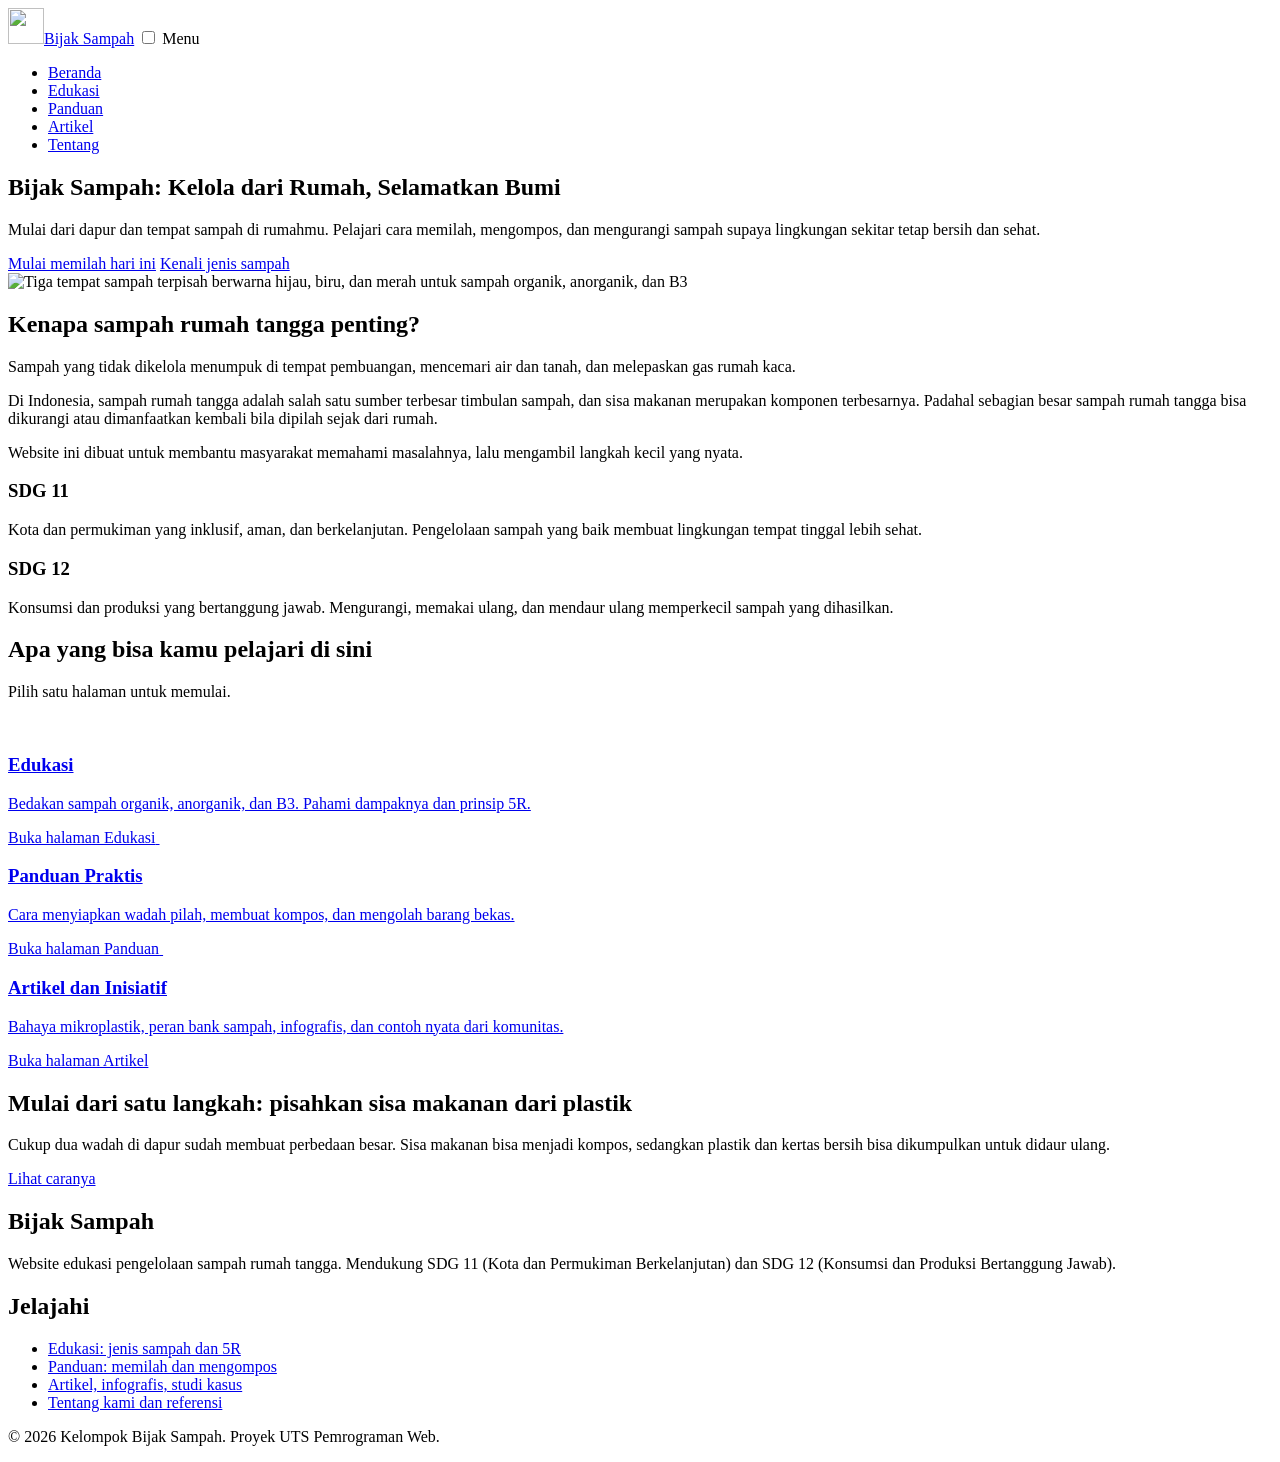
==== index.html @ 03aac610 "commit commit first" ====
<!DOCTYPE html>
<html lang="id">
<head>
  <meta charset="UTF-8">
  <meta name="viewport" content="width=device-width, initial-scale=1.0">
  <meta name="description" content="Bijak Sampah: belajar mengelola sampah rumah tangga dari rumah.">
  <title>Beranda | Bijak Sampah</title>
  <link rel="icon" href="images/logo.svg" type="image/svg+xml">
  <link rel="stylesheet" href="css/style.css">
</head>
<body>
  <header class="header-situs">
    <div class="wadah">
      <nav class="bar-nav" aria-label="Navigasi utama">
        <a class="merek" href="index.html"><img src="images/logo.svg" alt="" width="36" height="36">Bijak Sampah</a>
        <input type="checkbox" id="cek-menu" class="cek-menu" aria-label="Buka atau tutup menu">
        <label for="cek-menu" class="tombol-menu">Menu</label>
        <ul class="menu">
        <li><a href="index.html" aria-current="page">Beranda</a></li>
        <li><a href="edukasi.html">Edukasi</a></li>
        <li><a href="panduan.html">Panduan</a></li>
        <li><a href="artikel.html">Artikel</a></li>
        <li><a href="tentang.html">Tentang</a></li>
        </ul>
      </nav>
    </div>
  </header>

  <main>

    <section class="hero">
      <div class="wadah grid-2">
        <div>
          <h1>Bijak Sampah: Kelola dari Rumah, Selamatkan Bumi</h1>
          <p>Mulai dari dapur dan tempat sampah di rumahmu. Pelajari cara memilah, mengompos, dan mengurangi sampah supaya lingkungan sekitar tetap bersih dan sehat.</p>
          <div class="aksi">
            <a class="tombol tombol-utama" href="panduan.html">Mulai memilah hari ini</a>
            <a class="tombol tombol-garis" href="edukasi.html">Kenali jenis sampah</a>
          </div>
        </div>
        <img src="images/hero.svg" alt="Tiga tempat sampah terpisah berwarna hijau, biru, dan merah untuk sampah organik, anorganik, dan B3" width="640" height="420">
      </div>
    </section>

    <section id="isu">
      <div class="wadah">
        <div class="judul-seksi">
          <h2>Kenapa sampah rumah tangga penting?</h2>
          <p>Sampah yang tidak dikelola menumpuk di tempat pembuangan, mencemari air dan tanah, dan melepaskan gas rumah kaca.</p>
        </div>
        <div class="grid-2">
          <div>
            <p>Di Indonesia, sampah rumah tangga adalah salah satu sumber terbesar timbulan sampah, dan sisa makanan merupakan komponen terbesarnya. Padahal sebagian besar sampah rumah tangga bisa dikurangi atau dimanfaatkan kembali bila dipilah sejak dari rumah.</p>
            <p>Website ini dibuat untuk membantu masyarakat memahami masalahnya, lalu mengambil langkah kecil yang nyata.</p>
          </div>
          <div class="grid">
            <div class="kartu">
              <h3>SDG 11</h3>
              <p>Kota dan permukiman yang inklusif, aman, dan berkelanjutan. Pengelolaan sampah yang baik membuat lingkungan tempat tinggal lebih sehat.</p>
            </div>
            <div class="kartu">
              <h3>SDG 12</h3>
              <p>Konsumsi dan produksi yang bertanggung jawab. Mengurangi, memakai ulang, dan mendaur ulang memperkecil sampah yang dihasilkan.</p>
            </div>
          </div>
        </div>
      </div>
    </section>

    <section class="latar-putih">
      <div class="wadah">
        <div class="judul-seksi">
          <h2>Apa yang bisa kamu pelajari di sini</h2>
          <p>Pilih satu halaman untuk memulai.</p>
        </div>
        <div class="grid">
          <a class="kartu kartu-tautan" href="edukasi.html">
            <img class="ikon" src="images/icon-organik.svg" alt="">
            <h3>Edukasi</h3>
            <p>Bedakan sampah organik, anorganik, dan B3. Pahami dampaknya dan prinsip 5R.</p>
            <span class="lanjut">Buka halaman Edukasi</span>
          </a>
          <a class="kartu kartu-tautan" href="panduan.html">
            <img class="ikon" src="images/icon-anorganik.svg" alt="">
            <h3>Panduan Praktis</h3>
            <p>Cara menyiapkan wadah pilah, membuat kompos, dan mengolah barang bekas.</p>
            <span class="lanjut">Buka halaman Panduan</span>
          </a>
          <a class="kartu kartu-tautan" href="artikel.html">
            <img class="ikon" src="images/icon-b3.svg" alt="">
            <h3>Artikel dan Inisiatif</h3>
            <p>Bahaya mikroplastik, peran bank sampah, infografis, dan contoh nyata dari komunitas.</p>
            <span class="lanjut">Buka halaman Artikel</span>
          </a>
        </div>
      </div>
    </section>

    <section class="latar-hijau">
      <div class="wadah">
        <h2>Mulai dari satu langkah: pisahkan sisa makanan dari plastik</h2>
        <p>Cukup dua wadah di dapur sudah membuat perbedaan besar. Sisa makanan bisa menjadi kompos, sedangkan plastik dan kertas bersih bisa dikumpulkan untuk didaur ulang.</p>
        <div class="aksi"><a class="tombol tombol-utama" href="panduan.html#pemilahan">Lihat caranya</a></div>
      </div>
    </section>

  </main>

  <footer class="footer-situs">
    <div class="wadah">
      <div class="grid">
        <div>
          <h2>Bijak Sampah</h2>
          <p>Website edukasi pengelolaan sampah rumah tangga. Mendukung SDG 11 (Kota dan Permukiman Berkelanjutan) dan SDG 12 (Konsumsi dan Produksi Bertanggung Jawab).</p>
        </div>
        <div>
          <h2>Jelajahi</h2>
          <ul>
            <li><a href="edukasi.html">Edukasi: jenis sampah dan 5R</a></li>
            <li><a href="panduan.html">Panduan: memilah dan mengompos</a></li>
            <li><a href="artikel.html">Artikel, infografis, studi kasus</a></li>
            <li><a href="tentang.html">Tentang kami dan referensi</a></li>
          </ul>
        </div>
      </div>
      <p class="hak-cipta">&copy; 2026 Kelompok Bijak Sampah. Proyek UTS Pemrograman Web.</p>
    </div>
  </footer>
</body>
</html>
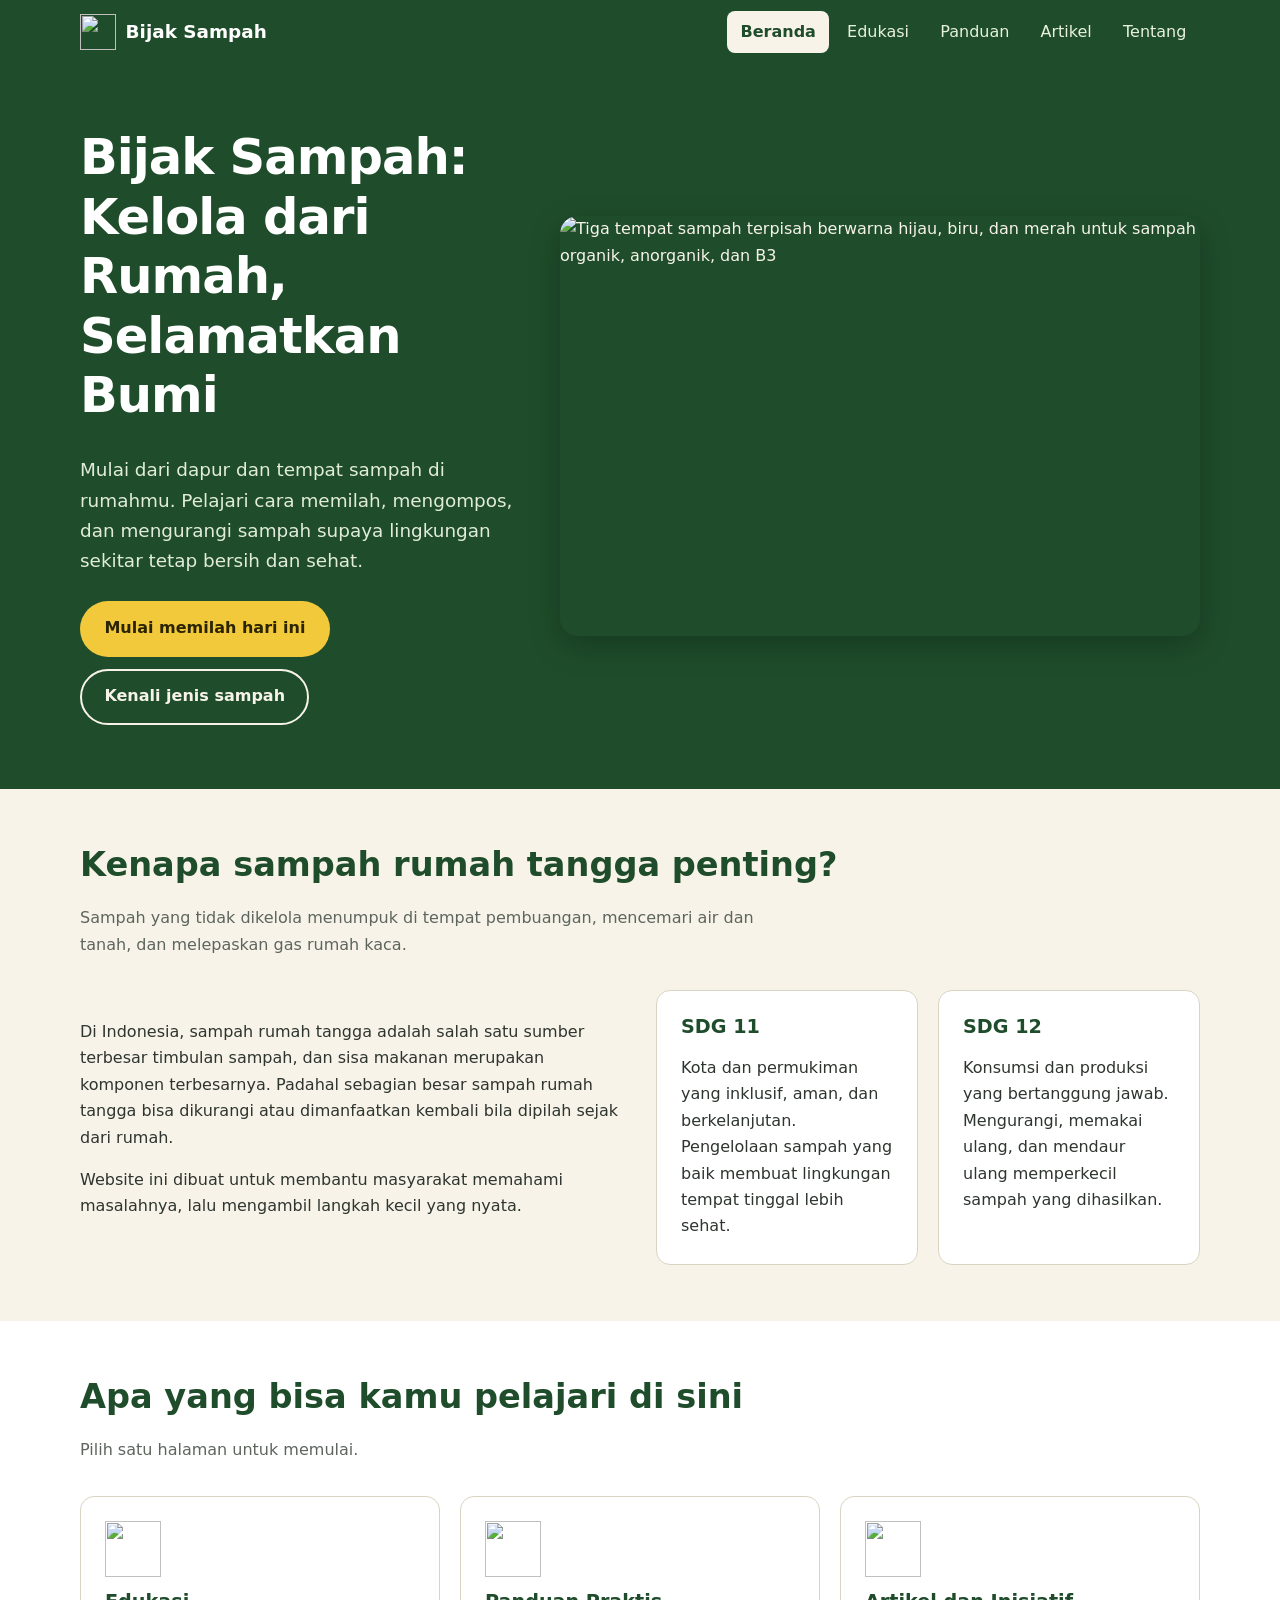
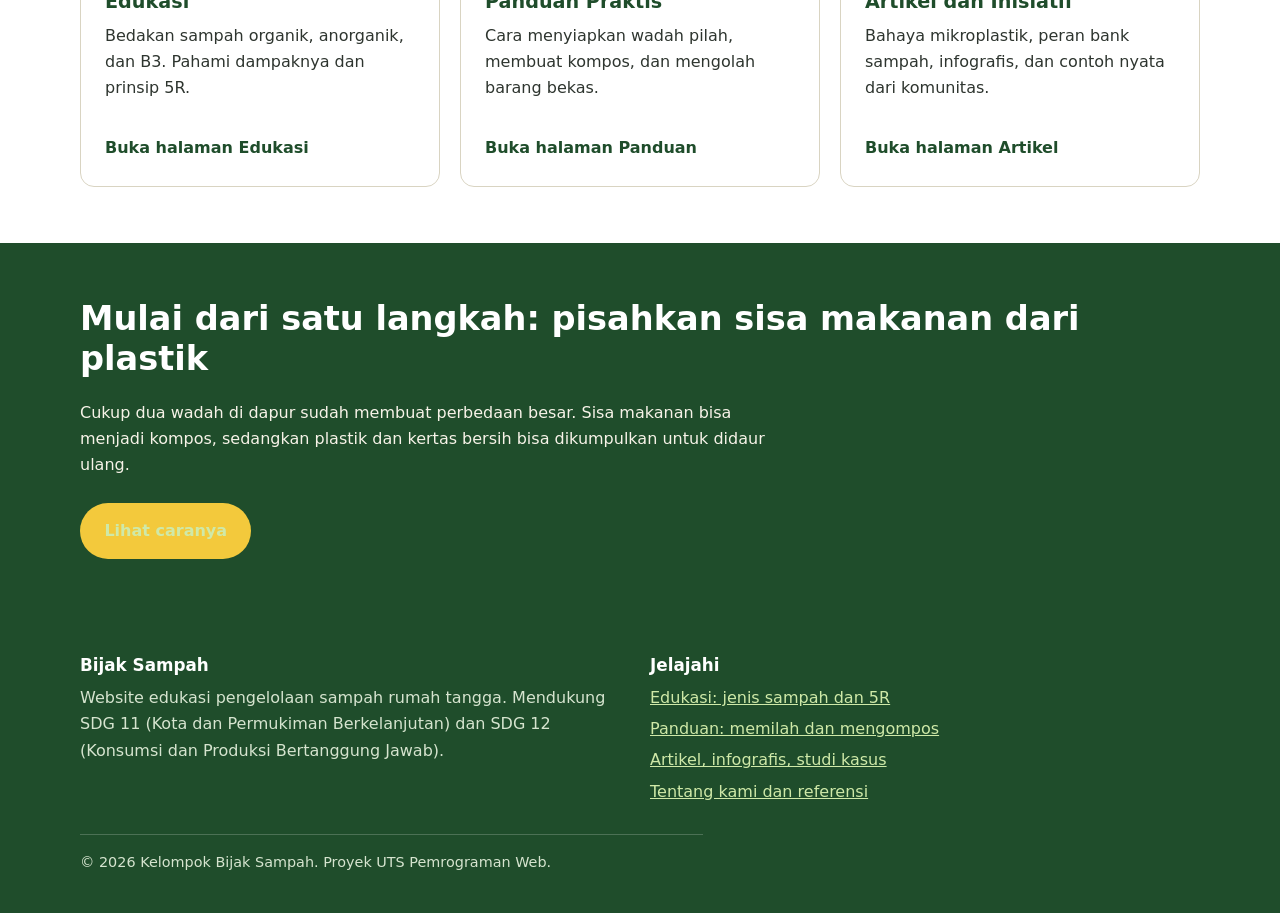
==== commit 2052391a: "Update stylesheet link in index.html lehgooo" ====
--- a/index.html
+++ b/index.html
@@ -6,7 +6,7 @@
   <meta name="description" content="Bijak Sampah: belajar mengelola sampah rumah tangga dari rumah.">
   <title>Beranda | Bijak Sampah</title>
   <link rel="icon" href="images/logo.svg" type="image/svg+xml">
-  <link rel="stylesheet" href="css/style.css">
+  <link rel="stylesheet" href="style.css">
 </head>
 <body>
   <header class="header-situs">
--- a/style.css
+++ b/style.css
@@ -0,0 +1,212 @@
+/* =========================================================
+   Bijak Sampah - style.css
+   Urutan: 1) variabel  2) reset  3) tipografi  4) layout
+           5) komponen  6) halaman khusus  7) media queries
+   ========================================================= */
+
+/* 1) VARIABEL WARNA & UKURAN
+   Disimpan di :root supaya cukup ubah satu tempat untuk mengganti tema. */
+:root {
+  --hijau-daun: #3e8a22;
+  --hijau-muda: #e3f0d3;
+  --hijau-tua: #1f4d2b;
+  --krem: #f7f3e8;
+  --putih: #ffffff;
+  --teks: #2e352f;        /* abu-abu netral gelap untuk teks */
+  --teks-redup: #5d655e;
+  --garis: #d9d4c2;
+  --organik: #3e8a22;
+  --anorganik: #2f6f9f;
+  --b3: #b8402f;
+  --lebar-maks: 1120px;
+  --font: "Inter", "Segoe UI", Roboto, system-ui, -apple-system, Arial, sans-serif;
+}
+
+/* 2) RESET SEDERHANA
+   border-box membuat padding tidak menambah lebar elemen. */
+*, *::before, *::after { box-sizing: border-box; }
+html { scroll-behavior: smooth; }
+body {
+  margin: 0;
+  font-family: var(--font);
+  font-size: 1rem;
+  line-height: 1.65;
+  color: var(--teks);
+  background: var(--krem);
+}
+/* gambar tidak boleh melebihi lebar wadahnya -> mencegah horizontal scroll */
+img { max-width: 100%; height: auto; display: block; }
+a { color: var(--hijau-tua); }
+a:hover { color: var(--hijau-daun); }
+:focus-visible { outline: 3px solid #e0a500; outline-offset: 2px; }
+
+/* 3) TIPOGRAFI */
+h1, h2, h3 { line-height: 1.2; color: var(--hijau-tua); margin: 0 0 .6em; }
+h1 { font-size: clamp(2rem, 5vw, 3.1rem); letter-spacing: -.02em; }
+h2 { font-size: clamp(1.5rem, 3.2vw, 2.1rem); }
+h3 { font-size: 1.2rem; }
+p { margin: 0 0 1em; max-width: 68ch; }
+.redup { color: var(--teks-redup); }
+
+/* 4) LAYOUT UMUM */
+.wadah { width: min(100% - 2rem, var(--lebar-maks)); margin-inline: auto; }
+section { padding: 3.5rem 0; }
+.latar-putih { background: var(--putih); }
+.latar-hijau { background: var(--hijau-tua); color: var(--krem); }
+.latar-hijau h2, .latar-hijau h3 { color: var(--putih); }
+.latar-hijau a { color: #cfe9a8; }
+.judul-seksi { margin-bottom: 2rem; }
+.judul-seksi p { color: var(--teks-redup); }
+.latar-hijau .judul-seksi p { color: #d6e4cf; }
+
+/* Grid responsif: kolom otomatis menyesuaikan lebar layar.
+   auto-fit + minmax = jumlah kolom berubah tanpa media query. */
+.grid { display: grid; gap: 1.25rem; grid-template-columns: repeat(auto-fit, minmax(250px, 1fr)); }
+.grid-2 { display: grid; gap: 2rem; grid-template-columns: 1fr 1fr; align-items: center; }
+
+/* HEADER & NAVIGASI (Flexbox) */
+.header-situs {
+  position: sticky; top: 0; z-index: 10;
+  background: var(--hijau-tua); color: var(--krem);
+}
+.bar-nav { display: flex; align-items: center; justify-content: space-between; min-height: 64px; gap: 1rem; }
+.merek { display: flex; align-items: center; gap: .6rem; color: var(--putih); text-decoration: none; font-weight: 700; font-size: 1.15rem; }
+.merek img { width: 36px; height: 36px; }
+.menu { display: flex; gap: .25rem; list-style: none; margin: 0; padding: 0; }
+.menu a { display: block; padding: .5rem .85rem; border-radius: 8px; color: #e8f1de; text-decoration: none; font-weight: 500; }
+.menu a:hover { background: rgba(255,255,255,.12); color: var(--putih); }
+.menu a[aria-current="page"] { background: var(--krem); color: var(--hijau-tua); font-weight: 700; }
+/* Menu hamburger tanpa JavaScript: checkbox tersembunyi + label */
+.cek-menu { position: absolute; opacity: 0; pointer-events: none; }
+.tombol-menu { display: none; cursor: pointer; padding: .5rem .75rem; border: 2px solid #9cc47a; border-radius: 8px; color: var(--putih); font-weight: 600; }
+.cek-menu:focus-visible + .tombol-menu { outline: 3px solid #e0a500; outline-offset: 2px; }
+
+/* 5) KOMPONEN */
+.tombol {
+  display: inline-block; padding: .8rem 1.4rem; border-radius: 999px;
+  font-weight: 700; text-decoration: none; border: 2px solid transparent;
+}
+.tombol-utama { background: #f3c93c; color: #2b2400; }
+.tombol-utama:hover { background: #ffd84d; color: #2b2400; }
+.tombol-garis { border-color: var(--krem); color: var(--krem); }
+.tombol-garis:hover { background: rgba(255,255,255,.14); color: var(--putih); }
+.tombol-hijau { background: var(--hijau-tua); color: var(--putih); }
+.tombol-hijau:hover { background: var(--hijau-daun); color: var(--putih); }
+.aksi { display: flex; flex-wrap: wrap; gap: .75rem; margin-top: 1.5rem; }
+
+/* Kartu (card) */
+.kartu {
+  background: var(--putih); border: 1px solid var(--garis); border-radius: 14px;
+  padding: 1.5rem; display: flex; flex-direction: column; gap: .35rem;
+}
+.kartu p:last-child { margin-bottom: 0; }
+.kartu img.ikon { width: 56px; height: 56px; margin-bottom: .5rem; }
+.kartu-organik { border-top: 6px solid var(--organik); }
+.kartu-anorganik { border-top: 6px solid var(--anorganik); }
+.kartu-b3 { border-top: 6px solid var(--b3); }
+.kartu-tautan { text-decoration: none; color: inherit; transition: transform .15s; }
+.kartu-tautan:hover { transform: translateY(-3px); border-color: var(--hijau-daun); }
+.kartu-tautan h3 { margin-bottom: .2em; }
+.kartu-tautan .lanjut { margin-top: auto; padding-top: .75rem; font-weight: 700; color: var(--hijau-tua); }
+.kartu ul { margin: .25rem 0 0; padding-left: 1.2rem; }
+.kartu li { margin-bottom: .3rem; }
+
+/* Kotak fakta */
+.fakta { background: var(--hijau-muda); border-left: 6px solid var(--hijau-daun); border-radius: 10px; padding: 1.1rem 1.3rem; margin: 0 0 1rem; }
+.fakta strong { color: var(--hijau-tua); }
+.catatan { font-size: .92rem; color: var(--teks-redup); }
+
+/* Langkah bernomor (konten memang berurutan) */
+.langkah { list-style: none; counter-reset: langkah; padding: 0; margin: 0; display: grid; gap: 1rem; }
+.langkah li {
+  counter-increment: langkah; position: relative;
+  background: var(--putih); border: 1px solid var(--garis); border-radius: 12px;
+  padding: 1.1rem 1.2rem 1.1rem 4rem;
+}
+.langkah li::before {
+  content: counter(langkah); position: absolute; left: 1.1rem; top: 1rem;
+  width: 2.2rem; height: 2.2rem; border-radius: 50%;
+  background: var(--hijau-tua); color: var(--putih); font-weight: 700;
+  display: grid; place-items: center;
+}
+.langkah h3 { margin-bottom: .2em; font-size: 1.05rem; }
+.langkah p { margin: 0; }
+
+/* Tabel */
+.bungkus-tabel { overflow-x: auto; border: 1px solid var(--garis); border-radius: 12px; background: var(--putih); }
+table { border-collapse: collapse; width: 100%; min-width: 520px; }
+th, td { text-align: left; padding: .8rem 1rem; border-bottom: 1px solid var(--garis); vertical-align: top; }
+th { background: var(--hijau-muda); color: var(--hijau-tua); }
+tr:last-child td { border-bottom: 0; }
+
+/* Footer */
+.footer-situs { background: var(--hijau-tua); color: #d6e4cf; padding: 2.5rem 0 1.5rem; }
+.footer-situs .grid { margin-bottom: 1.5rem; }
+.footer-situs h2 { font-size: 1.05rem; color: var(--putih); }
+.footer-situs a { color: #cfe9a8; }
+.footer-situs ul { list-style: none; margin: 0; padding: 0; }
+.footer-situs li { margin-bottom: .3rem; }
+.hak-cipta { border-top: 1px solid rgba(255,255,255,.2); padding-top: 1rem; font-size: .9rem; }
+
+/* 6) BAGIAN KHUSUS HALAMAN */
+/* Hero beranda */
+.hero { background: var(--hijau-tua); color: var(--krem); padding: 4rem 0; }
+.hero h1 { color: var(--putih); }
+.hero p { font-size: 1.15rem; color: #e1ecd9; }
+.hero img { border-radius: 18px; box-shadow: 0 10px 30px rgba(0,0,0,.25); }
+.hero-halaman { padding: 3rem 0; }
+.hero-halaman p { font-size: 1.05rem; }
+
+/* Statistik singkat */
+.angka { font-size: 2.2rem; font-weight: 800; color: var(--hijau-daun); line-height: 1.1; }
+
+/* Infografis: batang horizontal dengan CSS murni.
+   Lebar batang diatur lewat variabel --nilai pada elemen. */
+.batang { display: grid; gap: .85rem; }
+.baris-batang { display: grid; grid-template-columns: 150px 1fr 56px; align-items: center; gap: .75rem; }
+.jalur { background: #e8e3d1; border-radius: 999px; height: 22px; overflow: hidden; }
+.isi { height: 100%; width: calc(var(--nilai) * 1%); background: var(--hijau-daun); border-radius: 999px; }
+.isi.biru { background: var(--anorganik); }
+.isi.cokelat { background: #8a6b4a; }
+.nilai { font-weight: 700; text-align: right; }
+
+/* Kalkulator ilustrasi harian -> bulanan -> tahunan */
+.garis-waktu { display: flex; flex-wrap: wrap; gap: 1rem; }
+.garis-waktu > div { flex: 1 1 180px; background: var(--putih); border: 1px solid var(--garis); border-radius: 12px; padding: 1rem 1.2rem; }
+
+/* Kutipan studi kasus */
+.studi { border-left: 6px solid var(--hijau-daun); padding-left: 1.2rem; }
+
+/* Identitas kelompok */
+.anggota { display: flex; align-items: center; gap: 1rem; }
+.avatar { width: 52px; height: 52px; flex: none; border-radius: 50%; background: var(--hijau-muda); color: var(--hijau-tua); display: grid; place-items: center; font-weight: 800; }
+
+/* 7) MEDIA QUERIES (responsif)
+   Tablet (<= 900px) dan smartphone (<= 640px). */
+@media (max-width: 900px) {
+  .grid-2 { grid-template-columns: 1fr; }
+  section { padding: 2.75rem 0; }
+  .hero { padding: 3rem 0; }
+
+  /* Navigasi berubah menjadi menu turun (hamburger) */
+  .tombol-menu { display: block; }
+  .menu {
+    display: none; position: absolute; left: 0; right: 0; top: 100%;
+    flex-direction: column; background: var(--hijau-tua); padding: .5rem 1rem 1rem;
+    border-top: 1px solid rgba(255,255,255,.2);
+  }
+  .cek-menu:checked ~ .menu { display: flex; }
+  .menu a { padding: .8rem 1rem; }
+  .bar-nav { position: relative; }
+}
+@media (max-width: 640px) {
+  body { font-size: 1.02rem; }
+  .baris-batang { grid-template-columns: 1fr 48px; }
+  .baris-batang .label { grid-column: 1 / -1; font-weight: 600; }
+  .langkah li { padding-left: 3.6rem; }
+  .tombol { width: 100%; text-align: center; }
+}
+@media (prefers-reduced-motion: reduce) {
+  html { scroll-behavior: auto; }
+  .kartu-tautan { transition: none; }
+}
